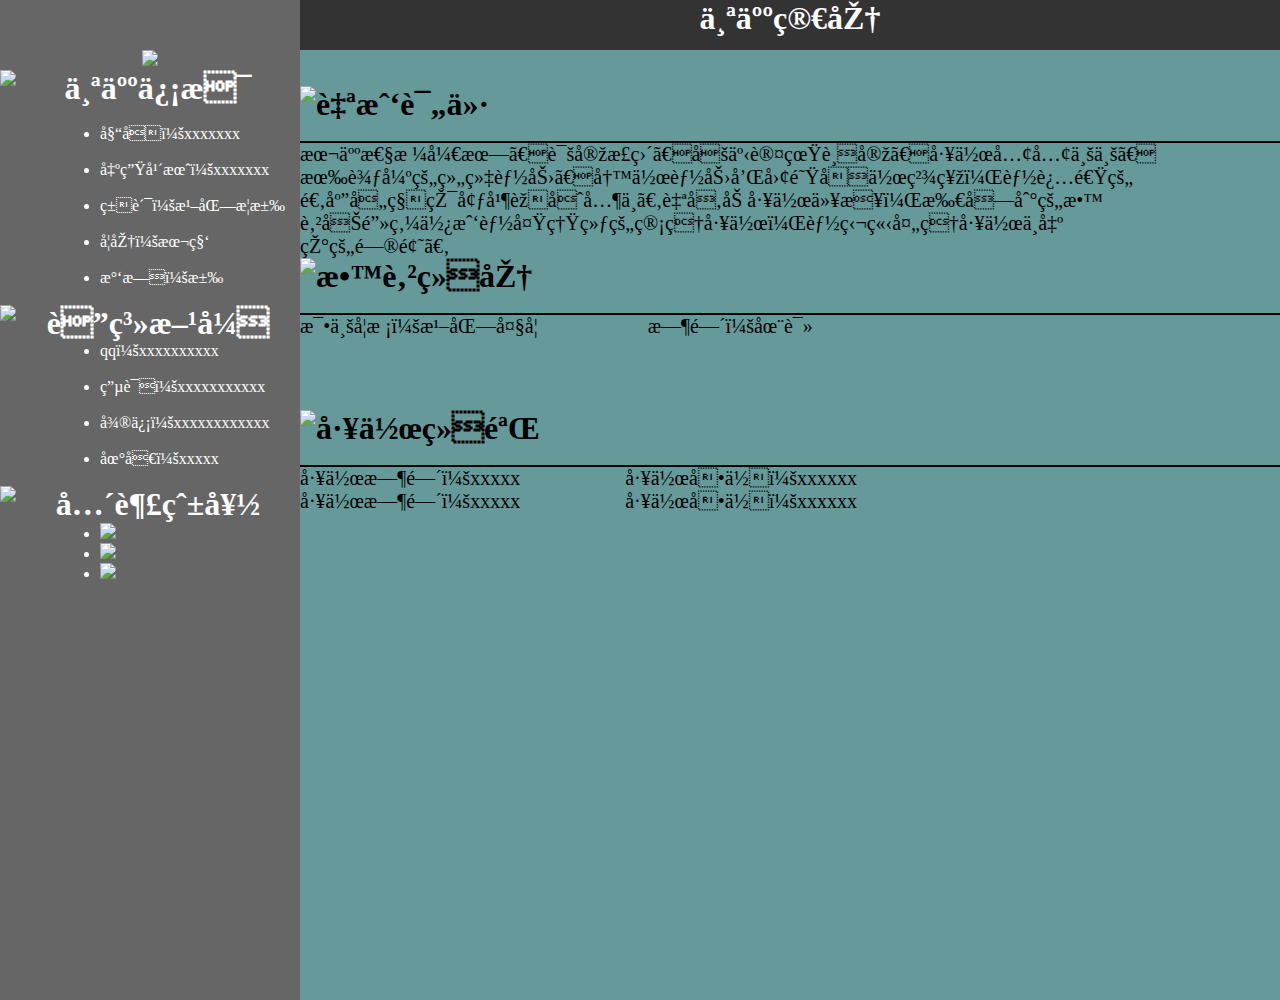
==== index.html @ 4ef984f4 "Update index.html" ====
<!DOCTYPE html>
<html xmlns="http://www.w3.org/1999/xhtml">
<head>
<meta charset=utf-8" />
<title>简历</title>
<style>
*{ 
margin: 0; padding: 0; 
}
body{
width:%100;
height:%100;
text-align:center;
background-color:#272727;
}
 
.class1{
width:300px;
height:1000px;
background-color:#666666;
float:left;
color :white;
}
 
.class2{
height:950px;
background-color:#669999;
margin-left: 220px;
text-align:left;
color:black;
}
 
.class3{
height:50px;
background-color:#333333;
color:white;
}
 
 
.class4{
margin-top:50px;
}
ul{
margin:0; padding:0;
    color:white;
	padding-left: 100px;
	text-align:left;
}
hr{
height: 2px;
 background-color: black; 
 border: 0;
}
p{
	font-size:20px;
}
table, td, th
{
    border:1px solid green;
}
 
</style>
</head>
<body>
 
<div class="class1">
   <div class="class4">
    <img src="4.png">
   </div>
   <img src="5.png"align="left">
   <h1>个人信息</h1>
   
   <br/>
	<ul>
	<li>姓名：xxxxxxx</li>
	<br/>
	<li>出生年月：xxxxxxx</li>
	<br/>
	<li>籍贯：湖北武汉</li>
	<br/>
	<li>学历：本科</li>
	<br/>
	<li>民族：汉</li>
	</ul>
	<br/>
   <img src="6.png"align="left">
	<h1>联系方式</h1>
	<ul>
	<li>qq：xxxxxxxxxx</li>
	<br/>
	<li>电话：xxxxxxxxxxx</li>
	<br/>
	<li>微信：xxxxxxxxxxxx</li>
	<br/>
	<li>地址：xxxxx</li>
	</ul>
	<br/>
	<img src="10.png"align="left">
	<h1>兴趣爱好</h1>
	<div class="pic">
	<ul>
	<li><img src="7.png"/></li>
	<li><img src="8.png"/></li>
	<li><img src="9.png"/></li>
	</ul>
	</div>
</div>
<div class="class3">
	<h1>个人简历</h1>
</div>
<div class="class2">
<br/>
<br/>
<img src="11.png"align="left">
<h1>自我评价</h1>
<br/>
<hr/>
<p>
	本人性格开朗、诚实正直、做事认真踏实、工作兢兢业业、<br/>有较强的组织能力、写作能力和团队协作精神，能迅速的<br/>适应各种环境并融合其中。自参加工作以来，所受到的教<br/>育及锻炼使我能够熟练的管理工作，能独立处理工作中出<br/>现的问题。
</p>
<img src="12.png"align="left">
<h1>教育经历</h1>
<br/>
<hr/>
<p>
	毕业学校：湖北大学 &ensp;&ensp;&ensp;&ensp;&ensp;&ensp;&ensp;&ensp;&ensp;&ensp;        时间：在读
</p>
<br/>
<br/>
<br/>
<br/>
<img src="13.png"align="left">
<h1>工作经验</h1>
<br/>
<hr/>
<p>
	工作时间：xxxxx&ensp;&ensp;&ensp;&ensp;&ensp;&ensp;&ensp;&ensp;&ensp;&ensp;        工作单位：xxxxxx<br/>
	工作时间：xxxxx&ensp;&ensp;&ensp;&ensp;&ensp;&ensp;&ensp;&ensp;&ensp;&ensp;        工作单位：xxxxxx
</p>
</div>
</body>
</html>
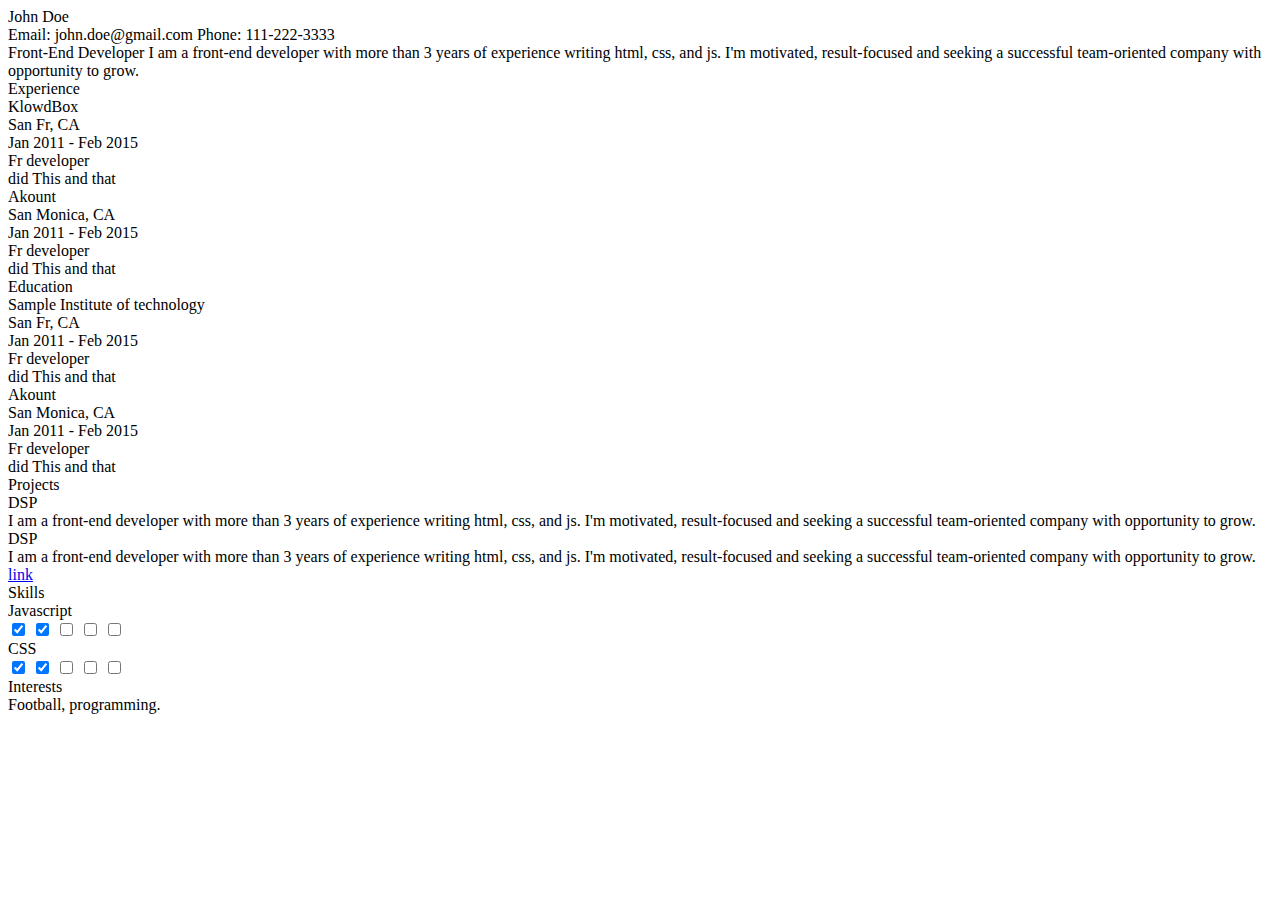
==== commit 992908c1: "Update index.html" ====
--- a/index.html
+++ b/index.html
@@ -1,142 +1,164 @@
 <!DOCTYPE html>
-<html xmlns="http://www.w3.org/1999/xhtml">
-<head>
-<meta charset=utf-8" />
-<title>简历</title>
-<style>
-*{ 
-margin: 0; padding: 0; 
-}
-body{
-width:%100;
-height:%100;
-text-align:center;
-background-color:#272727;
-}
- 
-.class1{
-width:300px;
-height:1000px;
-background-color:#666666;
-float:left;
-color :white;
-}
- 
-.class2{
-height:950px;
-background-color:#669999;
-margin-left: 220px;
-text-align:left;
-color:black;
-}
- 
-.class3{
-height:50px;
-background-color:#333333;
-color:white;
-}
- 
- 
-.class4{
-margin-top:50px;
-}
-ul{
-margin:0; padding:0;
-    color:white;
-	padding-left: 100px;
-	text-align:left;
-}
-hr{
-height: 2px;
- background-color: black; 
- border: 0;
-}
-p{
-	font-size:20px;
-}
-table, td, th
-{
-    border:1px solid green;
-}
- 
-</style>
-</head>
-<body>
- 
-<div class="class1">
-   <div class="class4">
-    <img src="4.png">
-   </div>
-   <img src="5.png"align="left">
-   <h1>个人信息</h1>
-   
-   <br/>
-	<ul>
-	<li>姓名：xxxxxxx</li>
-	<br/>
-	<li>出生年月：xxxxxxx</li>
-	<br/>
-	<li>籍贯：湖北武汉</li>
-	<br/>
-	<li>学历：本科</li>
-	<br/>
-	<li>民族：汉</li>
-	</ul>
-	<br/>
-   <img src="6.png"align="left">
-	<h1>联系方式</h1>
-	<ul>
-	<li>qq：xxxxxxxxxx</li>
-	<br/>
-	<li>电话：xxxxxxxxxxx</li>
-	<br/>
-	<li>微信：xxxxxxxxxxxx</li>
-	<br/>
-	<li>地址：xxxxx</li>
-	</ul>
-	<br/>
-	<img src="10.png"align="left">
-	<h1>兴趣爱好</h1>
-	<div class="pic">
-	<ul>
-	<li><img src="7.png"/></li>
-	<li><img src="8.png"/></li>
-	<li><img src="9.png"/></li>
-	</ul>
-	</div>
-</div>
-<div class="class3">
-	<h1>个人简历</h1>
-</div>
-<div class="class2">
-<br/>
-<br/>
-<img src="11.png"align="left">
-<h1>自我评价</h1>
-<br/>
-<hr/>
-<p>
-	本人性格开朗、诚实正直、做事认真踏实、工作兢兢业业、<br/>有较强的组织能力、写作能力和团队协作精神，能迅速的<br/>适应各种环境并融合其中。自参加工作以来，所受到的教<br/>育及锻炼使我能够熟练的管理工作，能独立处理工作中出<br/>现的问题。
-</p>
-<img src="12.png"align="left">
-<h1>教育经历</h1>
-<br/>
-<hr/>
-<p>
-	毕业学校：湖北大学 &ensp;&ensp;&ensp;&ensp;&ensp;&ensp;&ensp;&ensp;&ensp;&ensp;        时间：在读
-</p>
-<br/>
-<br/>
-<br/>
-<br/>
-<img src="13.png"align="left">
-<h1>工作经验</h1>
-<br/>
-<hr/>
-<p>
-	工作时间：xxxxx&ensp;&ensp;&ensp;&ensp;&ensp;&ensp;&ensp;&ensp;&ensp;&ensp;        工作单位：xxxxxx<br/>
-	工作时间：xxxxx&ensp;&ensp;&ensp;&ensp;&ensp;&ensp;&ensp;&ensp;&ensp;&ensp;        工作单位：xxxxxx
-</p>
-</div>
-</body>
+<html>
+    <head>
+        <title>Page Title</title>
+           <link rel="stylesheet" href="style.css"> 
+    </head>
+    <body>
+        <div class="container">
+            <div class="header">
+              <div class="full-name">
+                <span class="first-name">John</span> 
+                <span class="last-name">Doe</span>
+              </div>
+              <div class="contact-info">
+                <span class="email">Email: </span>
+                <span class="email-val">john.doe@gmail.com</span>
+                <span class="separator"></span>
+                <span class="phone">Phone: </span>
+                <span class="phone-val">111-222-3333</span>
+              </div>
+              
+              <div class="about">
+                <span class="position">Front-End Developer </span>
+                <span class="desc">
+                  I am a front-end developer with more than 3 years of experience writing html, css, and js. I'm motivated, result-focused and seeking a successful team-oriented company with opportunity to grow. 
+                </span>
+              </div>
+            </div>
+             <div class="details">
+              <div class="section">
+                <div class="section__title">Experience</div>
+                <div class="section__list">
+                  <div class="section__list-item">
+                    <div class="left">
+                      <div class="name">KlowdBox</div>
+                      <div class="addr">San Fr, CA</div>
+                      <div class="duration">Jan 2011 - Feb 2015</div>
+                    </div>
+                    <div class="right">
+                      <div class="name">Fr developer</div>
+                      <div class="desc">did This and that</div>
+                    </div>
+                  </div>
+                          <div class="section__list-item">
+                    <div class="left">
+                      <div class="name">Akount</div>
+                      <div class="addr">San Monica, CA</div>
+                      <div class="duration">Jan 2011 - Feb 2015</div>
+                    </div>
+                    <div class="right">
+                      <div class="name">Fr developer</div>
+                      <div class="desc">did This and that</div>
+                    </div>
+                  </div>
+          
+                </div>
+              </div>
+              <div class="section">
+                <div class="section__title">Education</div>
+                <div class="section__list">
+                  <div class="section__list-item">
+                    <div class="left">
+                      <div class="name">Sample Institute of technology</div>
+                      <div class="addr">San Fr, CA</div>
+                      <div class="duration">Jan 2011 - Feb 2015</div>
+                    </div>
+                    <div class="right">
+                      <div class="name">Fr developer</div>
+                      <div class="desc">did This and that</div>
+                    </div>
+                  </div>
+                  <div class="section__list-item">
+                    <div class="left">
+                      <div class="name">Akount</div>
+                      <div class="addr">San Monica, CA</div>
+                      <div class="duration">Jan 2011 - Feb 2015</div>
+                    </div>
+                    <div class="right">
+                      <div class="name">Fr developer</div>
+                      <div class="desc">did This and that</div>
+                    </div>
+                  </div>
+          
+                </div>
+                
+            </div>
+               <div class="section">
+                <div class="section__title">Projects</div> 
+                 <div class="section__list">
+                   <div class="section__list-item">
+                     <div class="name">DSP</div>
+                     <div class="text">I am a front-end developer with more than 3 years of experience writing html, css, and js. I'm motivated, result-focused and seeking a successful team-oriented company with opportunity to grow.</div>
+                   </div>
+                   
+                   <div class="section__list-item">
+                              <div class="name">DSP</div>
+                     <div class="text">I am a front-end developer with more than 3 years of experience writing html, css, and js. I'm motivated, result-focused and seeking a successful team-oriented company with opportunity to grow. <a href="/login">link</a>
+                     </div>
+                   </div>
+                 </div>
+              </div>
+               <div class="section">
+                 <div class="section__title">Skills</div>
+                 <div class="skills">
+                   <div class="skills__item">
+                     <div class="left"><div class="name">
+                       Javascript
+                       </div></div>
+                     <div class="right">
+                                    <input  id="ck1" type="checkbox" checked/>
+          
+                       <label for="ck1"></label>
+                                    <input id="ck2" type="checkbox" checked/>
+          
+                        <label for="ck2"></label>
+                                   <input id="ck3" type="checkbox" />
+          
+                        <label for="ck3"></label>
+                                     <input id="ck4" type="checkbox" />
+                      <label for="ck4"></label>
+                                    <input id="ck5" type="checkbox" />
+                        <label for="ck5"></label>
+          
+                     </div>
+                   </div>
+                   
+                 </div>
+                 <div class="skills__item">
+                     <div class="left"><div class="name">
+                       CSS</div></div>
+                     <div class="right">
+                                    <input  id="ck1" type="checkbox" checked/>
+          
+                       <label for="ck1"></label>
+                                    <input id="ck2" type="checkbox" checked/>
+          
+                        <label for="ck2"></label>
+                                   <input id="ck3" type="checkbox" />
+          
+                        <label for="ck3"></label>
+                                     <input id="ck4" type="checkbox" />
+                      <label for="ck4"></label>
+                                    <input id="ck5" type="checkbox" />
+                        <label for="ck5"></label>
+          
+                     </div>
+                   </div>
+                   
+                 </div>
+               <div class="section">
+               <div class="section__title">
+                 Interests
+                 </div>
+                 <div class="section__list">
+                   <div class="section__list-item">
+                            Football, programming.
+                    </div>
+                 </div>
+               </div>
+               </div>
+            </div>
+        </div>
+    </body>
 </html>
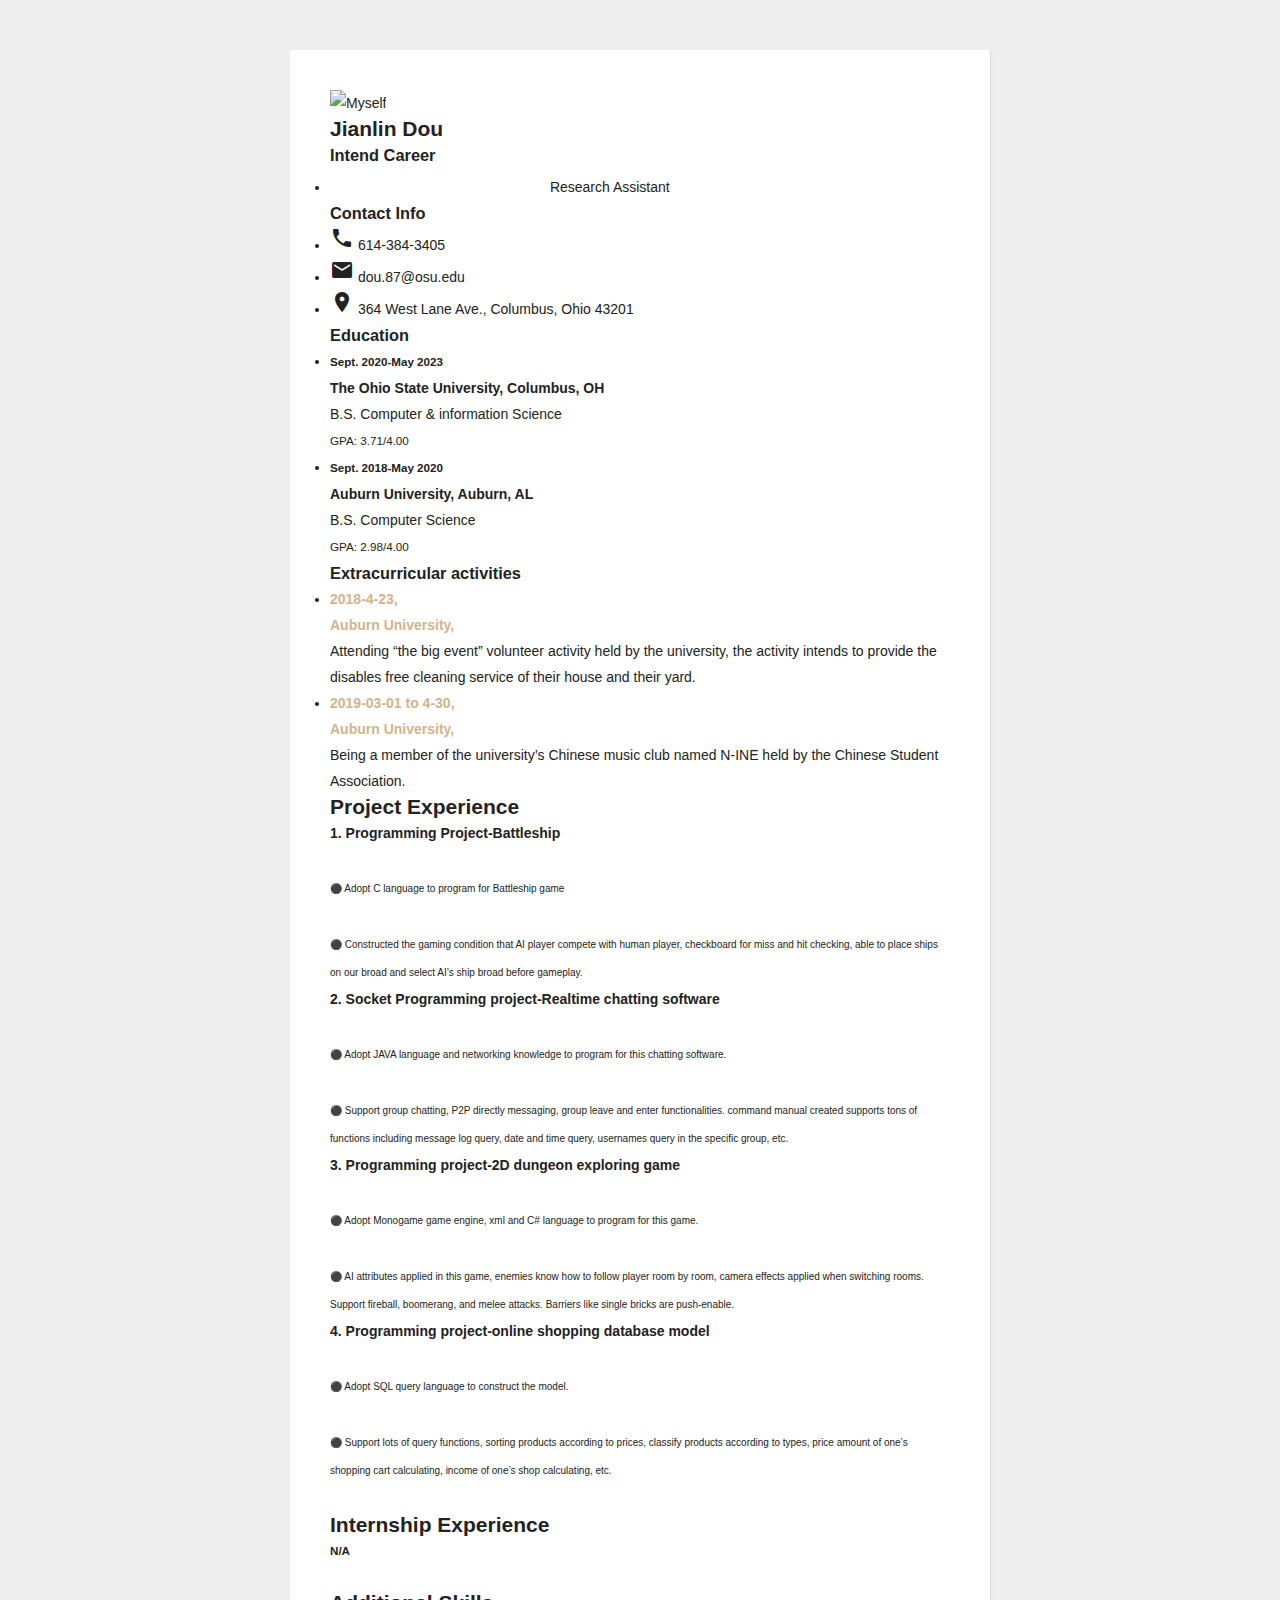
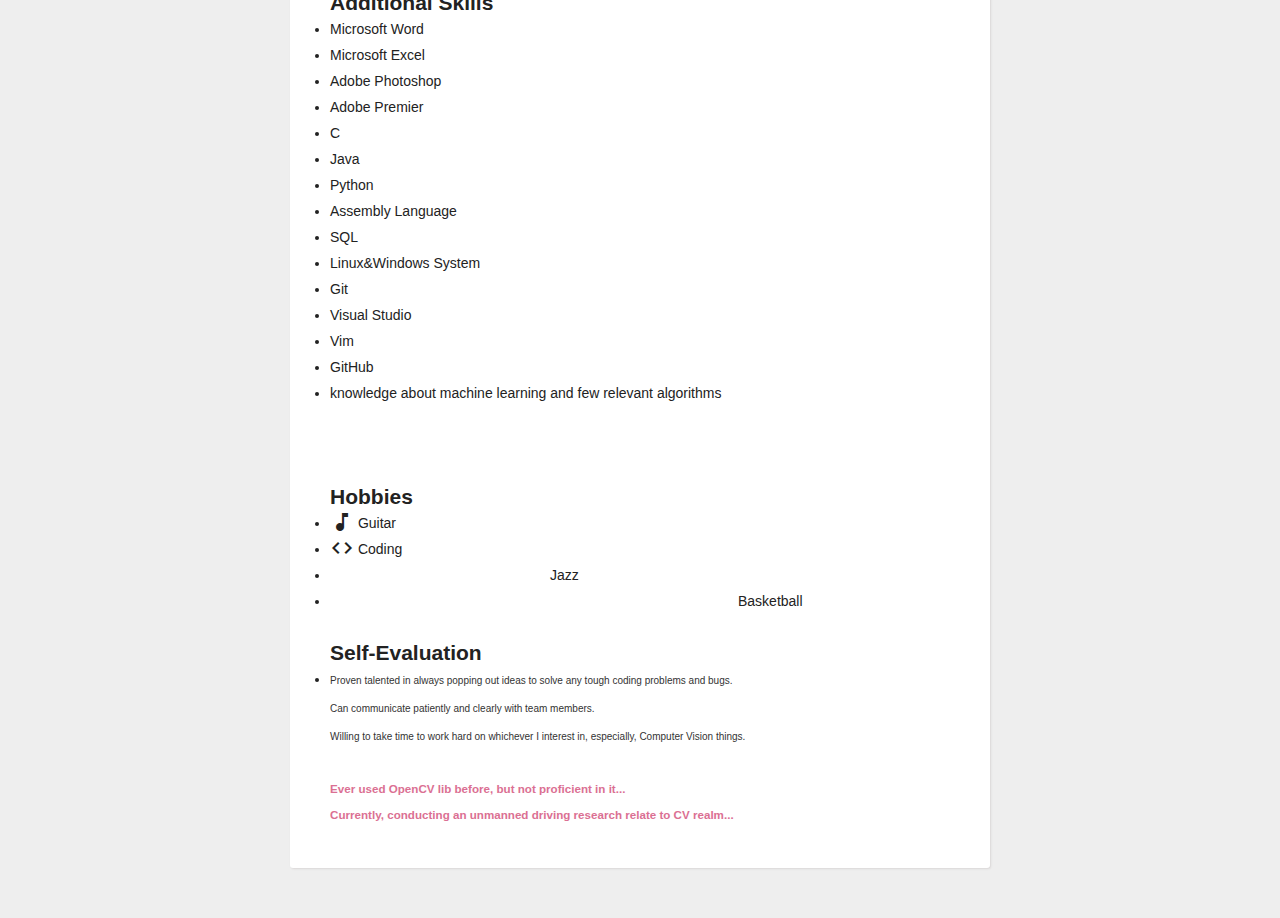
==== commit f3ae8d37: "Update index.html" ====
--- a/index.html
+++ b/index.html
@@ -1,164 +1,203 @@
 <!DOCTYPE html>
-<html>
-    <head>
-        <title>Page Title</title>
-           <link rel="stylesheet" href="style.css"> 
-    </head>
-    <body>
-        <div class="container">
-            <div class="header">
-              <div class="full-name">
-                <span class="first-name">John</span> 
-                <span class="last-name">Doe</span>
-              </div>
-              <div class="contact-info">
-                <span class="email">Email: </span>
-                <span class="email-val">john.doe@gmail.com</span>
-                <span class="separator"></span>
-                <span class="phone">Phone: </span>
-                <span class="phone-val">111-222-3333</span>
-              </div>
-              
-              <div class="about">
-                <span class="position">Front-End Developer </span>
-                <span class="desc">
-                  I am a front-end developer with more than 3 years of experience writing html, css, and js. I'm motivated, result-focused and seeking a successful team-oriented company with opportunity to grow. 
-                </span>
-              </div>
-            </div>
-             <div class="details">
-              <div class="section">
-                <div class="section__title">Experience</div>
-                <div class="section__list">
-                  <div class="section__list-item">
-                    <div class="left">
-                      <div class="name">KlowdBox</div>
-                      <div class="addr">San Fr, CA</div>
-                      <div class="duration">Jan 2011 - Feb 2015</div>
-                    </div>
-                    <div class="right">
-                      <div class="name">Fr developer</div>
-                      <div class="desc">did This and that</div>
-                    </div>
-                  </div>
-                          <div class="section__list-item">
-                    <div class="left">
-                      <div class="name">Akount</div>
-                      <div class="addr">San Monica, CA</div>
-                      <div class="duration">Jan 2011 - Feb 2015</div>
-                    </div>
-                    <div class="right">
-                      <div class="name">Fr developer</div>
-                      <div class="desc">did This and that</div>
-                    </div>
-                  </div>
-          
-                </div>
-              </div>
-              <div class="section">
-                <div class="section__title">Education</div>
-                <div class="section__list">
-                  <div class="section__list-item">
-                    <div class="left">
-                      <div class="name">Sample Institute of technology</div>
-                      <div class="addr">San Fr, CA</div>
-                      <div class="duration">Jan 2011 - Feb 2015</div>
-                    </div>
-                    <div class="right">
-                      <div class="name">Fr developer</div>
-                      <div class="desc">did This and that</div>
-                    </div>
-                  </div>
-                  <div class="section__list-item">
-                    <div class="left">
-                      <div class="name">Akount</div>
-                      <div class="addr">San Monica, CA</div>
-                      <div class="duration">Jan 2011 - Feb 2015</div>
-                    </div>
-                    <div class="right">
-                      <div class="name">Fr developer</div>
-                      <div class="desc">did This and that</div>
-                    </div>
-                  </div>
-          
-                </div>
-                
-            </div>
-               <div class="section">
-                <div class="section__title">Projects</div> 
-                 <div class="section__list">
-                   <div class="section__list-item">
-                     <div class="name">DSP</div>
-                     <div class="text">I am a front-end developer with more than 3 years of experience writing html, css, and js. I'm motivated, result-focused and seeking a successful team-oriented company with opportunity to grow.</div>
-                   </div>
-                   
-                   <div class="section__list-item">
-                              <div class="name">DSP</div>
-                     <div class="text">I am a front-end developer with more than 3 years of experience writing html, css, and js. I'm motivated, result-focused and seeking a successful team-oriented company with opportunity to grow. <a href="/login">link</a>
-                     </div>
-                   </div>
+<html lang="en">
+<head>
+    <meta charset="UTF-8">
+    <meta http-equiv="X-UA-Compatible" content="IE=edge">
+    <meta name="viewport" content="width=device-width, initial-scale=1.0">
+    <link href="https://fonts.googleapis.com/icon?family=Material+Icons"
+      rel="stylesheet">
+    <link rel="stylesheet" href="style.css">
+    <title>Resume</title>
+</head>
+<body>
+    <div class="container">
+        <div class="leftSide">
+           <div class="profile">
+               <img src="myself.jpg" alt="Myself">
+               <h2>Jianlin Dou<br></h2>
+           </div>
+           <div class="contactInfo">
+                <h3 class="title">Intend Career</h3>
+                <ul>
+                    <li>
+                        <span class="material-icons">
+                            handshake
+                        </span>
+                        <span class="text">Research Assistant</span>
+                    </li>
+                </ul>
+           </div> 
+           <div class="contactInfo">
+               <h3 class="title">Contact Info</h3>
+               <ul>
+                   <li>
+                        <span class="material-icons">
+                            call
+                        </span>
+                        <span class="text">614-384-3405</span>
+                   </li>
+                   <li>
+                        <span class="material-icons">
+                            email
+                            </span>
+                        <span class="text">dou.87@osu.edu</span>
+                   </li>
+                   <li>
+                        <span class="material-icons">
+                            location_on
+                            </span>
+                        <span class="text">364 West Lane Ave., Columbus, Ohio 43201</span>
+                   </li>
+               </ul>
+           </div>
+           <div class="contactInfo education">
+               <h3 class="title">Education</h3>
+                 <ul>
+                     <li>
+                         <h5>Sept. 2020-May 2023</h5>
+                         <h4>The Ohio State University, Columbus, OH</h4>
+                         <span class="text">B.S. Computer & information Science</span>
+                         <span class="text"><br><small>GPA: 3.71/4.00</small><br></span>
+                     </li>
+                     <li>
+                        <h5>Sept. 2018-May 2020</h5>
+                        <h4>Auburn University, Auburn, AL</h4>
+                        <span class="text">B.S. Computer Science</span>
+                        <span class="text"><br><small>GPA: 2.98/4.00</small><br></span>
+                    </li>
+                 </ul>
+           </div>
+           <div class="contactInfo education">
+                <h3 class="title">Extracurricular activities</h3>
+                <ul>
+                    <li>
+                        <span class="text"><font color="#D2B48C"><b>2018-4-23,</b><br><b>Auburn University,</b></font><br> Attending “the big event” volunteer activity held by the university, the activity intends to provide the disables free cleaning service of their house and their yard.</span>
+                    </li>
+                    <li>
+                        <span class="text"><font color="#D2B48C"><b>2019-03-01 to 4-30,</b><br><b>Auburn University,</b></font><br> Being a member of the university’s Chinese music club named N-INE held by the Chinese Student Association.</span>
+                    </li>
+                </ul>
+            </div>
+        </div>
+
+        <div class="rightSide">
+            <div class="about">
+                <h2 class="title2">Project Experience</h2>
+                <h4 class="title3">1. Programming Project-Battleship</h4>
+                <p> <font size="1">
+                        <br>
+                            <span style='font-size:10px;'>&#9899;</span> Adopt C language to program for Battleship game
+                        <br>
+                        <br>
+                            <span style='font-size:10px;'>&#9899;</span> Constructed the gaming condition that AI player compete with human player, checkboard for miss and hit checking, able to place ships on our broad and select AI’s ship broad before gameplay.
+                        <br>
+                    </font>
+                </p>
+                <h4 class="title3">2. Socket Programming project-Realtime chatting software</h4>
+                <p> <font size="1">
+                        <br>
+                            <span style='font-size:10px;'>&#9899;</span> Adopt JAVA language and networking knowledge to program for this chatting software.
+                        <br>
+                        <br>
+                            <span style='font-size:10px;'>&#9899;</span> Support group chatting, P2P directly messaging, group leave and enter functionalities. command manual created supports tons of functions including message log query, date and time query, usernames query in the specific group, etc.
+                        <br>
+                    </font>
+                </p>
+                <h4 class="title3">3. Programming project-2D dungeon exploring game</h4>
+                <p> <font size="1">
+                    <br>
+                        <span style='font-size:10px;'>&#9899;</span> Adopt Monogame game engine, xml and C# language to program for this game.
+                    <br>
+                    <br>
+                        <span style='font-size:10px;'>&#9899;</span> AI attributes applied in this game, enemies know how to follow player room by room, camera effects applied when switching rooms. Support fireball, boomerang, and melee attacks. Barriers like single bricks are push-enable.
+                    <br>
+                    </font>
+                </p>
+                <h4 class="title3">4. Programming project-online shopping database model</h4>
+                <p> <font size="1">
+                    <br>
+                        <span style='font-size:10px;'>&#9899;</span> Adopt SQL query language to construct the model.
+                    <br>
+                    <br>
+                        <span style='font-size:10px;'>&#9899;</span> Support lots of query functions, sorting products according to prices, classify products according to types, price amount of one’s shopping cart calculating, income of one’s shop calculating, etc.
+                    <br>
+                    <br>
+                    </font>
+                </p>
+            </div>
+
+            <div class="about">
+                <h2 class="title2">Internship Experience</h2>
+                <div class="box">
+                    <h5>N/A</h5>
+                </div>              
+            </div>
+
+           <div class="skills">
+                <br>
+                <h2 class="title2">Additional Skills</h2>
+                 <div class="box">
+                    <ul class="skill-set">
+                        <li>Microsoft Word</li>
+                        <li>Microsoft Excel</li>
+                        <li>Adobe Photoshop</li>
+                        <li>Adobe Premier</li>
+                        <li>C</li>
+                        <li>Java</li>
+                        <li>Python</li>
+                        <li>Assembly Language</li>
+                        <li>SQL</li>
+                        <li>Linux&Windows System</li>
+                        <li>Git</li>
+                        <li>Visual Studio</li>
+                        <li>Vim</li>
+                        <li>GitHub</li>
+                        <li>knowledge about machine learning and few relevant algorithms</li>
+                        <br><br>
+                    </ul>
                  </div>
-              </div>
-               <div class="section">
-                 <div class="section__title">Skills</div>
-                 <div class="skills">
-                   <div class="skills__item">
-                     <div class="left"><div class="name">
-                       Javascript
-                       </div></div>
-                     <div class="right">
-                                    <input  id="ck1" type="checkbox" checked/>
-          
-                       <label for="ck1"></label>
-                                    <input id="ck2" type="checkbox" checked/>
-          
-                        <label for="ck2"></label>
-                                   <input id="ck3" type="checkbox" />
-          
-                        <label for="ck3"></label>
-                                     <input id="ck4" type="checkbox" />
-                      <label for="ck4"></label>
-                                    <input id="ck5" type="checkbox" />
-                        <label for="ck5"></label>
-          
-                     </div>
-                   </div>
-                   
-                 </div>
-                 <div class="skills__item">
-                     <div class="left"><div class="name">
-                       CSS</div></div>
-                     <div class="right">
-                                    <input  id="ck1" type="checkbox" checked/>
-          
-                       <label for="ck1"></label>
-                                    <input id="ck2" type="checkbox" checked/>
-          
-                        <label for="ck2"></label>
-                                   <input id="ck3" type="checkbox" />
-          
-                        <label for="ck3"></label>
-                                     <input id="ck4" type="checkbox" />
-                      <label for="ck4"></label>
-                                    <input id="ck5" type="checkbox" />
-                        <label for="ck5"></label>
-          
-                     </div>
-                   </div>
-                   
-                 </div>
-               <div class="section">
-               <div class="section__title">
-                 Interests
-                 </div>
-                 <div class="section__list">
-                   <div class="section__list-item">
-                            Football, programming.
-                    </div>
-                 </div>
-               </div>
-               </div>
+           </div>
+
+           <div class="about interest">
+                <br>
+              <h2 class="title2">Hobbies</h2>
+                <ul>
+                    <li>
+                        <span class="material-icons" style="vertical-align:-6px;">
+                            music_note
+                            </span>
+                        Guitar</li>
+                    <li>
+                        <span class="material-icons" style="vertical-align:-6px;">
+                            code
+                            </span>
+                        Coding</li>
+                    <li>
+                        <span class="material-icons" style="vertical-align:-6px;">
+                            nightlife
+                            </span>
+                        Jazz</li>
+                    <li>
+
+                        <span class="material-icons" style="vertical-align:-6px;">
+                            sports_basketball
+                            </span>Basketball</li>
+                </ul>
+
+           </div>
+           
+           <div class="about">
+                <br>
+                <h2 class="title2">Self-Evaluation</h2>
+                <ul>
+                    <li>
+                        <span class="text"><font size="1"><font color="#333"> Proven talented in always popping out ideas to solve any tough coding problems and bugs. <br>Can communicate patiently and clearly with team members. <br>Willing to take time to work hard on whichever I interest in, especially, Computer Vision things.</font></font></span>
+                        <h5><font color="#DB7093"><br>Ever used OpenCV lib before, but not proficient in it... </font><h5>
+                        <h5><font color="#DB7093">Currently, conducting an unmanned driving research relate to CV realm...</font></h5>
+                    </li>
+                </ul>
             </div>
         </div>
-    </body>
+    </div>
+</body>
 </html>
--- a/style.css
+++ b/style.css
@@ -0,0 +1,157 @@
+* {
+    margin: 0;
+    padding: 0;
+    box-sizing: border-box;
+  }
+  html {
+    height: 100%;  
+  }
+  
+  body {
+    min-height: 100%;  
+    background: #eee;
+    font-family: 'Lato', sans-serif;
+    font-weight: 400;
+    color: #222;
+    font-size: 14px;
+    line-height: 26px;
+    padding-bottom: 50px;
+  }
+  
+  .container {
+    max-width: 700px;   
+    background: #fff;
+    margin: 0px auto 0px; 
+    box-shadow: 1px 1px 2px #DAD7D7;
+    border-radius: 3px;  
+    padding: 40px;
+    margin-top: 50px;
+  }
+  
+  .header {
+    margin-bottom: 30px;
+    
+    .full-name {
+      font-size: 40px;
+      text-transform: uppercase;
+      margin-bottom: 5px;
+    }
+    
+    .first-name {
+      font-weight: 700;
+    }
+    
+    .last-name {
+      font-weight: 300;
+    }
+    
+    .contact-info {
+      margin-bottom: 20px;
+    }
+    
+    .email ,
+    .phone {
+      color: #999;
+      font-weight: 300;
+    } 
+    
+    .separator {
+      height: 10px;
+      display: inline-block;
+      border-left: 2px solid #999;
+      margin: 0px 10px;
+    }
+    
+    .position {
+      font-weight: bold;
+      display: inline-block;
+      margin-right: 10px;
+      text-decoration: underline;
+    }
+  }
+  
+  
+  .details {
+    line-height: 20px;
+    
+    .section {
+      margin-bottom: 40px;  
+    }
+    
+    .section:last-of-type {
+      margin-bottom: 0px;  
+    }
+    
+    .section__title {
+      letter-spacing: 2px;
+      color: #54AFE4;
+      font-weight: bold;
+      margin-bottom: 10px;
+      text-transform: uppercase;
+    }
+    
+    .section__list-item {
+      margin-bottom: 40px;
+    }
+    
+    .section__list-item:last-of-type {
+      margin-bottom: 0;
+    }
+    
+    .left ,
+    .right {
+      vertical-align: top;
+      display: inline-block;
+    }
+    
+    .left {
+      width: 60%;    
+    }
+    
+    .right {
+      tex-align: right;
+      width: 39%;    
+    }
+    
+    .name {
+      font-weight: bold;
+    }
+    
+    a {
+      text-decoration: none;
+      color: #000;
+      font-style: italic;
+    }
+    
+    a:hover {
+      text-decoration: underline;
+      color: #000;
+    }
+    
+    .skills {
+      
+    }
+      
+    .skills__item {
+      margin-bottom: 10px;  
+    }
+    
+    .skills__item .right {
+      input {
+        display: none;
+      }
+      
+      label {
+        display: inline-block;  
+        width: 20px;
+        height: 20px;
+        background: #C3DEF3;
+        border-radius: 20px;
+        margin-right: 3px;
+      }
+      
+      input:checked + label {
+        background: #79A9CE;
+      }
+    }
+  }
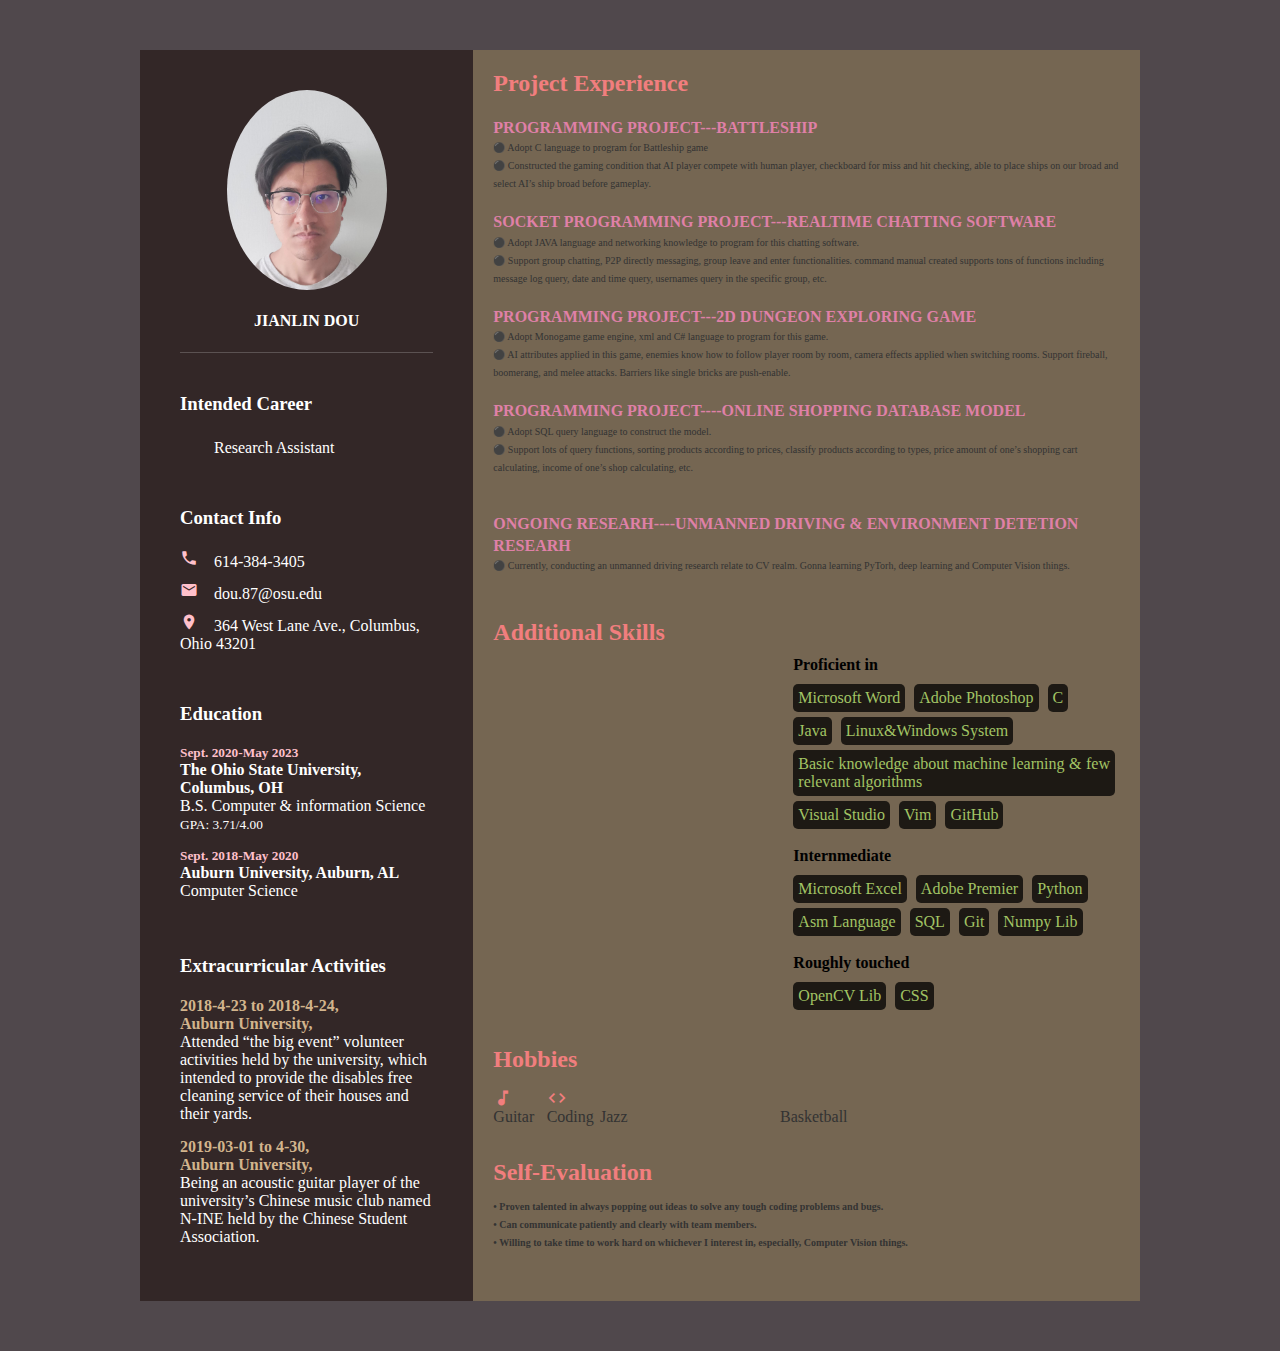
==== commit 5d7639b7: "Update index.html" ====
--- a/index.html
+++ b/index.html
@@ -17,7 +17,7 @@
                <h2>Jianlin Dou<br></h2>
            </div>
            <div class="contactInfo">
-                <h3 class="title">Intend Career</h3>
+                <h3 class="title">Intended Career</h3>
                 <ul>
                     <li>
                         <span class="material-icons">
@@ -62,19 +62,18 @@
                      <li>
                         <h5>Sept. 2018-May 2020</h5>
                         <h4>Auburn University, Auburn, AL</h4>
-                        <span class="text">B.S. Computer Science</span>
-                        <span class="text"><br><small>GPA: 2.98/4.00</small><br></span>
+                        <span class="text">Computer Science</span>
                     </li>
                  </ul>
            </div>
            <div class="contactInfo education">
-                <h3 class="title">Extracurricular activities</h3>
+                <h3 class="title">Extracurricular Activities</h3>
                 <ul>
                     <li>
-                        <span class="text"><font color="#D2B48C"><b>2018-4-23,</b><br><b>Auburn University,</b></font><br> Attending “the big event” volunteer activity held by the university, the activity intends to provide the disables free cleaning service of their house and their yard.</span>
-                    </li>
-                    <li>
-                        <span class="text"><font color="#D2B48C"><b>2019-03-01 to 4-30,</b><br><b>Auburn University,</b></font><br> Being a member of the university’s Chinese music club named N-INE held by the Chinese Student Association.</span>
+                        <span class="text"><font color="#D2B48C"><b>2018-4-23 to 2018-4-24,</b><br><b>Auburn University,</b></font><br> Attended “the big event” volunteer activities held by the university, which intended to provide the disables free cleaning service of their houses and their yards.</span>
+                    </li>
+                    <li>
+                        <span class="text"><font color="#D2B48C"><b>2019-03-01 to 4-30,</b><br><b>Auburn University,</b></font><br> Being an acoustic guitar player of the university’s Chinese music club named N-INE held by the Chinese Student Association.</span>
                     </li>
                 </ul>
             </div>
@@ -83,76 +82,97 @@
         <div class="rightSide">
             <div class="about">
                 <h2 class="title2">Project Experience</h2>
-                <h4 class="title3">1. Programming Project-Battleship</h4>
+                <h4 class="title3">Programming Project---Battleship</h4>
                 <p> <font size="1">
                         <br>
                             <span style='font-size:10px;'>&#9899;</span> Adopt C language to program for Battleship game
                         <br>
-                        <br>
                             <span style='font-size:10px;'>&#9899;</span> Constructed the gaming condition that AI player compete with human player, checkboard for miss and hit checking, able to place ships on our broad and select AI’s ship broad before gameplay.
                         <br>
                     </font>
                 </p>
-                <h4 class="title3">2. Socket Programming project-Realtime chatting software</h4>
+                <h4 class="title3">Socket Programming project---Realtime chatting software</h4>
                 <p> <font size="1">
                         <br>
                             <span style='font-size:10px;'>&#9899;</span> Adopt JAVA language and networking knowledge to program for this chatting software.
                         <br>
-                        <br>
                             <span style='font-size:10px;'>&#9899;</span> Support group chatting, P2P directly messaging, group leave and enter functionalities. command manual created supports tons of functions including message log query, date and time query, usernames query in the specific group, etc.
                         <br>
                     </font>
                 </p>
-                <h4 class="title3">3. Programming project-2D dungeon exploring game</h4>
+                <h4 class="title3">Programming project---2D dungeon exploring game</h4>
                 <p> <font size="1">
                     <br>
                         <span style='font-size:10px;'>&#9899;</span> Adopt Monogame game engine, xml and C# language to program for this game.
                     <br>
-                    <br>
                         <span style='font-size:10px;'>&#9899;</span> AI attributes applied in this game, enemies know how to follow player room by room, camera effects applied when switching rooms. Support fireball, boomerang, and melee attacks. Barriers like single bricks are push-enable.
                     <br>
                     </font>
                 </p>
-                <h4 class="title3">4. Programming project-online shopping database model</h4>
+                <h4 class="title3">Programming project----online shopping database model</h4>
                 <p> <font size="1">
                     <br>
                         <span style='font-size:10px;'>&#9899;</span> Adopt SQL query language to construct the model.
                     <br>
-                    <br>
                         <span style='font-size:10px;'>&#9899;</span> Support lots of query functions, sorting products according to prices, classify products according to types, price amount of one’s shopping cart calculating, income of one’s shop calculating, etc.
                     <br>
                     <br>
                     </font>
                 </p>
-            </div>
-
-            <div class="about">
-                <h2 class="title2">Internship Experience</h2>
-                <div class="box">
-                    <h5>N/A</h5>
-                </div>              
+                <h4 class="title3">Ongoing Researh----Unmanned Driving & Environment Detetion Researh</h4>
+                <p> <font size="1">
+                    <br>
+                        <span style='font-size:10px;'>&#9899;</span> Currently, conducting an unmanned driving research relate to CV realm. Gonna learning PyTorh, deep learning and Computer Vision things.
+                    <br>
+                    <br>
+                    </font>
+                </p>
             </div>
 
            <div class="skills">
                 <br>
                 <h2 class="title2">Additional Skills</h2>
                  <div class="box">
+                    <br>
+                    <h4>Proficient in</h4>
+                    <div class="percent">
+                        <div style="width:88%"></div>
+                    </div>
                     <ul class="skill-set">
                         <li>Microsoft Word</li>
-                        <li>Microsoft Excel</li>
                         <li>Adobe Photoshop</li>
-                        <li>Adobe Premier</li>
                         <li>C</li>
                         <li>Java</li>
-                        <li>Python</li>
-                        <li>Assembly Language</li>
-                        <li>SQL</li>
                         <li>Linux&Windows System</li>
-                        <li>Git</li>
+                        <li>Basic knowledge about machine learning & few relevant algorithms</li>
                         <li>Visual Studio</li>
                         <li>Vim</li>
                         <li>GitHub</li>
-                        <li>knowledge about machine learning and few relevant algorithms</li>
+                        <br><br>
+                    </ul>
+                    <br>
+                    <h4>Internmediate</h4>
+                    <div class="percent">
+                        <div style="width:77%"></div>
+                    </div>
+                    <ul class="skill-set">
+                        <li>Microsoft Excel</li>
+                        <li>Adobe Premier</li>
+                        <li>Python</li>
+                        <li>Asm Language</li>
+                        <li>SQL</li>
+                        <li>Git</li>
+                        <li>Numpy Lib</li>
+                        <br><br>
+                    </ul>
+                    <br>
+                    <h4>Roughly touched</h4>
+                    <div class="percent">
+                        <div style="width:33%"></div>
+                    </div>
+                    <ul class="skill-set">
+                        <li>OpenCV Lib</li>
+                        <li>CSS</li>
                         <br><br>
                     </ul>
                  </div>
@@ -189,13 +209,11 @@
            <div class="about">
                 <br>
                 <h2 class="title2">Self-Evaluation</h2>
-                <ul>
-                    <li>
-                        <span class="text"><font size="1"><font color="#333"> Proven talented in always popping out ideas to solve any tough coding problems and bugs. <br>Can communicate patiently and clearly with team members. <br>Willing to take time to work hard on whichever I interest in, especially, Computer Vision things.</font></font></span>
-                        <h5><font color="#DB7093"><br>Ever used OpenCV lib before, but not proficient in it... </font><h5>
-                        <h5><font color="#DB7093">Currently, conducting an unmanned driving research relate to CV realm...</font></h5>
-                    </li>
-                </ul>
+                <p>
+                    <b>
+                        <span class="text"><font size="1"><font color="#333">&#8226 Proven talented in always popping out ideas to solve any tough coding problems and bugs. <br>&#8226 Can communicate patiently and clearly with team members. <br>&#8226 Willing to take time to work hard on whichever I interest in, especially, Computer Vision things.</font></font></span>
+                    </b>
+                </p>
             </div>
         </div>
     </div>
--- a/style.css
+++ b/style.css
@@ -1,157 +1,227 @@
-* {
-    margin: 0;
-    padding: 0;
-    box-sizing: border-box;
-  }
-  html {
-    height: 100%;  
-  }
-  
-  body {
-    min-height: 100%;  
-    background: #eee;
-    font-family: 'Lato', sans-serif;
-    font-weight: 400;
-    color: #222;
-    font-size: 14px;
-    line-height: 26px;
-    padding-bottom: 50px;
-  }
-  
-  .container {
-    max-width: 700px;   
-    background: #fff;
-    margin: 0px auto 0px; 
-    box-shadow: 1px 1px 2px #DAD7D7;
-    border-radius: 3px;  
-    padding: 40px;
-    margin-top: 50px;
-  }
-  
-  .header {
-    margin-bottom: 30px;
-    
-    .full-name {
-      font-size: 40px;
-      text-transform: uppercase;
-      margin-bottom: 5px;
-    }
-    
-    .first-name {
-      font-weight: 700;
-    }
-    
-    .last-name {
-      font-weight: 300;
-    }
-    
-    .contact-info {
-      margin-bottom: 20px;
-    }
-    
-    .email ,
-    .phone {
-      color: #999;
-      font-weight: 300;
-    } 
-    
-    .separator {
-      height: 10px;
-      display: inline-block;
-      border-left: 2px solid #999;
-      margin: 0px 10px;
-    }
-    
-    .position {
-      font-weight: bold;
-      display: inline-block;
-      margin-right: 10px;
-      text-decoration: underline;
-    }
-  }
-  
-  
-  .details {
-    line-height: 20px;
-    
-    .section {
-      margin-bottom: 40px;  
-    }
-    
-    .section:last-of-type {
-      margin-bottom: 0px;  
-    }
-    
-    .section__title {
-      letter-spacing: 2px;
-      color: #54AFE4;
-      font-weight: bold;
-      margin-bottom: 10px;
-      text-transform: uppercase;
-    }
-    
-    .section__list-item {
-      margin-bottom: 40px;
-    }
-    
-    .section__list-item:last-of-type {
-      margin-bottom: 0;
-    }
-    
-    .left ,
-    .right {
-      vertical-align: top;
-      display: inline-block;
-    }
-    
-    .left {
-      width: 60%;    
-    }
-    
-    .right {
-      tex-align: right;
-      width: 39%;    
-    }
-    
-    .name {
-      font-weight: bold;
-    }
-    
-    a {
-      text-decoration: none;
-      color: #000;
-      font-style: italic;
-    }
-    
-    a:hover {
-      text-decoration: underline;
-      color: #000;
-    }
-    
-    .skills {
-      
-    }
-      
-    .skills__item {
-      margin-bottom: 10px;  
-    }
-    
-    .skills__item .right {
-      input {
-        display: none;
-      }
-      
-      label {
-        display: inline-block;  
-        width: 20px;
-        height: 20px;
-        background: #C3DEF3;
-        border-radius: 20px;
-        margin-right: 3px;
-      }
-      
-      input:checked + label {
-        background: #79A9CE;
-      }
-    }
-  }
+* {
+    margin: 0;
+    padding:0;
+    box-sizing: border-box;
+  
+  }
+  
+  body {
+      background-color: rgb(80, 72, 76);
+      display: flex;
+      justify-content: center;
+      align-items: center;
+      min-height: 100vh;
+      box-shadow: 0 35px 55px rgba(0,0,0,0.1);
+  }
+  .container {
+      position: relative;
+      width:100%;
+      max-width: 1000px;
+      min-height: 1000px;
+      background-color: #fff;
+      margin: 50px;
+      display: grid;
+      grid-template-columns: 1fr 2fr;
+  
+  
+  }
+  
+  .container .leftSide {
+      position: relative;
+      background-color: rgb(51, 39, 39);
+      padding:40px;
+  }
+  
+  .profile {
+      position:relative;
+      display:flex;
+      flex-direction: column;
+      align-items: center;
+      padding-bottom: 20px;
+      border-bottom: 1px solid rgba(255,255,255,0.2);
+  }
+  
+  .profile img{
+      width:160px;
+      height:200px;
+      border-radius: 50%;
+  }
+  
+  .profile h2{
+      color: #fff;
+      font-size: 1em;
+      margin-top: 20px;
+      text-transform:uppercase;
+      text-align: center;
+      font-weight: 600;
+      line-height: 1.4em;
+  }
+  .profile h2 span {
+      font-size: 0.8em;
+      font-weight: 300;
+  }
+  
+  .contactInfo {
+      padding-top: 40px;
+  }
+  
+  .contactInfo .title {
+      color:#fff;
+      margin-bottom: 20px;
+  }
+  
+  .contactInfo ul {
+      position: relative;
+  }
+  .contactInfo ul li {
+      position: relative;
+      list-style: none;
+      margin: 10px 0;
+  
+  }
+  
+  .contactInfo ul li .material-icons {
+       display: inline-block;
+       width: 30px;
+       font-size: 18px;
+       color: pink;
+  }
+  
+  .contactInfo ul li .text {
+      color:#fff;
+  }
+  
+  .contactInfo ul li a {
+      text-decoration: none;
+      cursor: pointer;
+  }
+  
+  .contactInfo.education li {
+      margin-bottom: 15px;
+  }
+  
+  .contactInfo.education h5 {
+      color:pink;
+  }
+  
+  .contactInfo.education h4 {
+      color:white;
+  }
+  
+  .container .rightSide {
+      position: relative;
+      background-color: rgb(117, 102, 82);
+      padding:20px;
+  }
+  
+  .about {
+      margin-bottom: 10px;
+  }
+  
+  .about:last-child {
+      margin-bottom: 0;
+  }
+  
+  .title2 {
+      color:rgb(241,126,126);
+      margin-bottom: 10px;
+  }
+  
+  .title3 {
+    margin-bottom: -20px;
+}
+  p {
+      color:#333;
+  }
+  
+  .about .box {
+      display: flex;
+      margin: 10px 0;
+  }
+  
+  .about h4{
+    color: rgb(223, 128, 167);
+    font-size: 1em;
+    margin-top: 20px;
+    text-transform:uppercase;
+    font-weight: 600;
+    line-height: 1.4em;
+}
+  .about .box h5 {
+      color:darkgray;
+  }
+  
+  .skills .box {
+      position:relative;
+      width: 100%;
+      display: grid;
+      grid-template-columns: 300px 1fr;
+      justify-content: center;
+      align-items: center;
+  }
+  
+  
+  .interest ul {
+      display: grid;
+      grid-template-columns: repeat(4,1fr);
+  }
+  .interest ul li {
+      list-style: none;
+      color:#333;
+      margin: 5px 0;
+  
+  }
+  
+  .interest ul li .material-icons {
+      color:rgb(241,126,126);
+      font-size: 20px;
+  }
+
+  .skills .box .skill-set li:hover
+    {
+        background:#3498db;
+    }
+
+    .skills .box .skill-set li
+    {
+        background:rgba(0,0,0,.75);
+        border-radius:5px;
+        color:rgb(162, 196, 100);
+        display:inline-block;
+        list-style:none;
+        margin:5px 5px 0 0;
+        padding:5px;
+        text-align:justify;
+    }
+ 
+    .skills .box ul
+    {
+        list-style-type:none;
+        margin-top:5px;
+        max-width:700px;
+        padding:0;
+    }
+  
+  @media (max-width:1000px) {
+  .container {
+      margin: 10px;
+      grid-template-columns: repeat(1,1fr);
+  }
+  .interest ul {
+      grid-template-columns: repeat(2,1fr);
+  }
+  
+  }
+  
+  @media (max-width:600px) {
+    .about .box {
+        flex-direction:column;
+  
+    }
+  .skills .box {
+      grid-template-columns: repeat(1,1fr);
+  }
+  .interest ul {
+      grid-template-columns: repeat(1,1fr);
+  }
+  }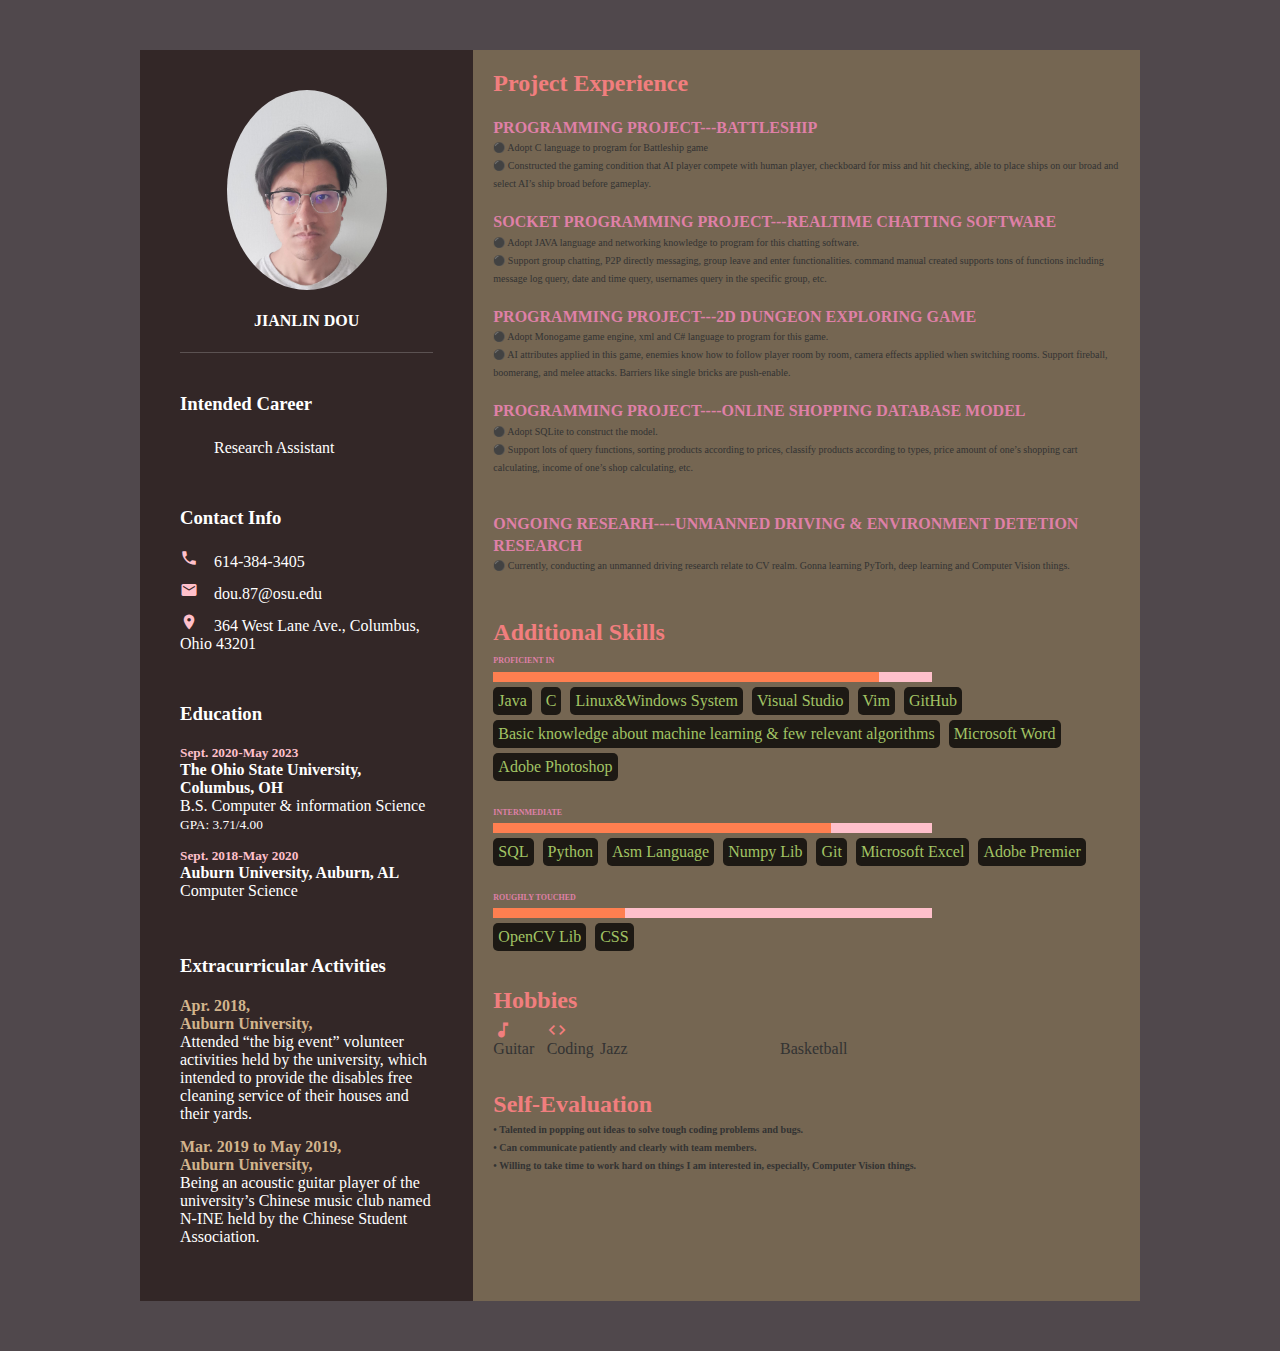
==== commit 2535e1da: "Update index.html" ====
--- a/index.html
+++ b/index.html
@@ -70,10 +70,10 @@
                 <h3 class="title">Extracurricular Activities</h3>
                 <ul>
                     <li>
-                        <span class="text"><font color="#D2B48C"><b>2018-4-23 to 2018-4-24,</b><br><b>Auburn University,</b></font><br> Attended “the big event” volunteer activities held by the university, which intended to provide the disables free cleaning service of their houses and their yards.</span>
-                    </li>
-                    <li>
-                        <span class="text"><font color="#D2B48C"><b>2019-03-01 to 4-30,</b><br><b>Auburn University,</b></font><br> Being an acoustic guitar player of the university’s Chinese music club named N-INE held by the Chinese Student Association.</span>
+                        <span class="text"><font color="#D2B48C"><b>Apr. 2018,</b><br><b>Auburn University,</b></font><br> Attended “the big event” volunteer activities held by the university, which intended to provide the disables free cleaning service of their houses and their yards.</span>
+                    </li>
+                    <li>
+                        <span class="text"><font color="#D2B48C"><b>Mar. 2019 to May 2019,</b><br><b>Auburn University,</b></font><br> Being an acoustic guitar player of the university’s Chinese music club named N-INE held by the Chinese Student Association.</span>
                     </li>
                 </ul>
             </div>
@@ -112,14 +112,14 @@
                 <h4 class="title3">Programming project----online shopping database model</h4>
                 <p> <font size="1">
                     <br>
-                        <span style='font-size:10px;'>&#9899;</span> Adopt SQL query language to construct the model.
+                        <span style='font-size:10px;'>&#9899;</span> Adopt SQLite to construct the model.
                     <br>
                         <span style='font-size:10px;'>&#9899;</span> Support lots of query functions, sorting products according to prices, classify products according to types, price amount of one’s shopping cart calculating, income of one’s shop calculating, etc.
                     <br>
                     <br>
                     </font>
                 </p>
-                <h4 class="title3">Ongoing Researh----Unmanned Driving & Environment Detetion Researh</h4>
+                <h4 class="title3">Ongoing Researh----Unmanned Driving & Environment Detetion Research</h4>
                 <p> <font size="1">
                     <br>
                         <span style='font-size:10px;'>&#9899;</span> Currently, conducting an unmanned driving research relate to CV realm. Gonna learning PyTorh, deep learning and Computer Vision things.
@@ -139,15 +139,15 @@
                         <div style="width:88%"></div>
                     </div>
                     <ul class="skill-set">
-                        <li>Microsoft Word</li>
-                        <li>Adobe Photoshop</li>
+                        <li>Java</li>
                         <li>C</li>
-                        <li>Java</li>
                         <li>Linux&Windows System</li>
-                        <li>Basic knowledge about machine learning & few relevant algorithms</li>
                         <li>Visual Studio</li>
                         <li>Vim</li>
                         <li>GitHub</li>
+                        <li>Basic knowledge about machine learning & few relevant algorithms</li>
+                        <li>Microsoft Word</li>
+                        <li>Adobe Photoshop</li>
                         <br><br>
                     </ul>
                     <br>
@@ -156,19 +156,19 @@
                         <div style="width:77%"></div>
                     </div>
                     <ul class="skill-set">
+                        <li>SQL</li>
+                        <li>Python</li>
+                        <li>Asm Language</li>
+                        <li>Numpy Lib</li>
+                        <li>Git</li>
                         <li>Microsoft Excel</li>
                         <li>Adobe Premier</li>
-                        <li>Python</li>
-                        <li>Asm Language</li>
-                        <li>SQL</li>
-                        <li>Git</li>
-                        <li>Numpy Lib</li>
                         <br><br>
                     </ul>
                     <br>
                     <h4>Roughly touched</h4>
                     <div class="percent">
-                        <div style="width:33%"></div>
+                        <div style="width:30%"></div>
                     </div>
                     <ul class="skill-set">
                         <li>OpenCV Lib</li>
@@ -211,7 +211,7 @@
                 <h2 class="title2">Self-Evaluation</h2>
                 <p>
                     <b>
-                        <span class="text"><font size="1"><font color="#333">&#8226 Proven talented in always popping out ideas to solve any tough coding problems and bugs. <br>&#8226 Can communicate patiently and clearly with team members. <br>&#8226 Willing to take time to work hard on whichever I interest in, especially, Computer Vision things.</font></font></span>
+                        <span class="text"><font size="1"><font color="#333">&#8226 Talented in popping out ideas to solve tough coding problems and bugs. <br>&#8226 Can communicate patiently and clearly with team members. <br>&#8226 Willing to take time to work hard on things I am interested in, especially, Computer Vision things.</font></font></span>
                     </b>
                 </p>
             </div>
--- a/style.css
+++ b/style.css
@@ -1,227 +1,251 @@
-* {
-    margin: 0;
-    padding:0;
-    box-sizing: border-box;
-  
-  }
-  
-  body {
-      background-color: rgb(80, 72, 76);
-      display: flex;
-      justify-content: center;
-      align-items: center;
-      min-height: 100vh;
-      box-shadow: 0 35px 55px rgba(0,0,0,0.1);
-  }
-  .container {
-      position: relative;
-      width:100%;
-      max-width: 1000px;
-      min-height: 1000px;
-      background-color: #fff;
-      margin: 50px;
-      display: grid;
-      grid-template-columns: 1fr 2fr;
-  
-  
-  }
-  
-  .container .leftSide {
-      position: relative;
-      background-color: rgb(51, 39, 39);
-      padding:40px;
-  }
-  
-  .profile {
-      position:relative;
-      display:flex;
-      flex-direction: column;
-      align-items: center;
-      padding-bottom: 20px;
-      border-bottom: 1px solid rgba(255,255,255,0.2);
-  }
-  
-  .profile img{
-      width:160px;
-      height:200px;
-      border-radius: 50%;
-  }
-  
-  .profile h2{
-      color: #fff;
-      font-size: 1em;
-      margin-top: 20px;
-      text-transform:uppercase;
-      text-align: center;
-      font-weight: 600;
-      line-height: 1.4em;
-  }
-  .profile h2 span {
-      font-size: 0.8em;
-      font-weight: 300;
-  }
-  
-  .contactInfo {
-      padding-top: 40px;
-  }
-  
-  .contactInfo .title {
-      color:#fff;
-      margin-bottom: 20px;
-  }
-  
-  .contactInfo ul {
-      position: relative;
-  }
-  .contactInfo ul li {
-      position: relative;
-      list-style: none;
-      margin: 10px 0;
-  
-  }
-  
-  .contactInfo ul li .material-icons {
-       display: inline-block;
-       width: 30px;
-       font-size: 18px;
-       color: pink;
-  }
-  
-  .contactInfo ul li .text {
-      color:#fff;
-  }
-  
-  .contactInfo ul li a {
-      text-decoration: none;
-      cursor: pointer;
-  }
-  
-  .contactInfo.education li {
-      margin-bottom: 15px;
-  }
-  
-  .contactInfo.education h5 {
-      color:pink;
-  }
-  
-  .contactInfo.education h4 {
-      color:white;
-  }
-  
-  .container .rightSide {
-      position: relative;
-      background-color: rgb(117, 102, 82);
-      padding:20px;
-  }
-  
-  .about {
-      margin-bottom: 10px;
-  }
-  
-  .about:last-child {
-      margin-bottom: 0;
-  }
-  
-  .title2 {
-      color:rgb(241,126,126);
-      margin-bottom: 10px;
-  }
-  
-  .title3 {
-    margin-bottom: -20px;
-}
-  p {
-      color:#333;
-  }
-  
-  .about .box {
-      display: flex;
-      margin: 10px 0;
-  }
-  
-  .about h4{
-    color: rgb(223, 128, 167);
-    font-size: 1em;
-    margin-top: 20px;
-    text-transform:uppercase;
-    font-weight: 600;
-    line-height: 1.4em;
-}
-  .about .box h5 {
-      color:darkgray;
-  }
-  
-  .skills .box {
-      position:relative;
-      width: 100%;
-      display: grid;
-      grid-template-columns: 300px 1fr;
-      justify-content: center;
-      align-items: center;
-  }
-  
-  
-  .interest ul {
-      display: grid;
-      grid-template-columns: repeat(4,1fr);
-  }
-  .interest ul li {
-      list-style: none;
-      color:#333;
-      margin: 5px 0;
-  
-  }
-  
-  .interest ul li .material-icons {
-      color:rgb(241,126,126);
-      font-size: 20px;
-  }
-
-  .skills .box .skill-set li:hover
-    {
-        background:#3498db;
-    }
-
-    .skills .box .skill-set li
-    {
-        background:rgba(0,0,0,.75);
-        border-radius:5px;
-        color:rgb(162, 196, 100);
-        display:inline-block;
-        list-style:none;
-        margin:5px 5px 0 0;
-        padding:5px;
-        text-align:justify;
-    }
- 
-    .skills .box ul
-    {
-        list-style-type:none;
-        margin-top:5px;
-        max-width:700px;
-        padding:0;
-    }
-  
-  @media (max-width:1000px) {
-  .container {
-      margin: 10px;
-      grid-template-columns: repeat(1,1fr);
-  }
-  .interest ul {
-      grid-template-columns: repeat(2,1fr);
-  }
-  
-  }
-  
-  @media (max-width:600px) {
-    .about .box {
-        flex-direction:column;
-  
-    }
-  .skills .box {
-      grid-template-columns: repeat(1,1fr);
-  }
-  .interest ul {
-      grid-template-columns: repeat(1,1fr);
-  }
-  }+* {
+    margin: 0;
+    padding:0;
+    box-sizing: border-box;
+  
+  }
+  
+  body {
+      background-color: rgb(80, 72, 76);
+      display: flex;
+      justify-content: center;
+      align-items: center;
+      min-height: 100vh;
+      box-shadow: 0 35px 55px rgba(0,0,0,0.1);
+  }
+  .container {
+      position: relative;
+      width:100%;
+      max-width: 1000px;
+      min-height: 1000px;
+      background-color: #fff;
+      margin: 50px;
+      display: grid;
+      grid-template-columns: 1fr 2fr;
+  
+  
+  }
+  
+  .container .leftSide {
+      position: relative;
+      background-color: rgb(51, 39, 39);
+      padding:40px;
+  }
+  
+  .profile {
+      position:relative;
+      display:flex;
+      flex-direction: column;
+      align-items: center;
+      padding-bottom: 20px;
+      border-bottom: 1px solid rgba(255,255,255,0.2);
+  }
+  
+  .profile img{
+      width:160px;
+      height:200px;
+      border-radius: 50%;
+  }
+  
+  .profile h2{
+      color: #fff;
+      font-size: 1em;
+      margin-top: 20px;
+      text-transform:uppercase;
+      text-align: center;
+      font-weight: 600;
+      line-height: 1.4em;
+  }
+  .profile h2 span {
+      font-size: 0.8em;
+      font-weight: 300;
+  }
+  
+  .contactInfo {
+      padding-top: 40px;
+  }
+  
+  .contactInfo .title {
+      color:#fff;
+      margin-bottom: 20px;
+  }
+  
+  .contactInfo ul {
+      position: relative;
+  }
+  .contactInfo ul li {
+      position: relative;
+      list-style: none;
+      margin: 10px 0;
+  
+  }
+  
+  .contactInfo ul li .material-icons {
+       display: inline-block;
+       width: 30px;
+       font-size: 18px;
+       color: pink;
+  }
+  
+  .contactInfo ul li .text {
+      color:#fff;
+  }
+  
+  .contactInfo ul li a {
+      text-decoration: none;
+      cursor: pointer;
+  }
+  
+  .contactInfo.education li {
+      margin-bottom: 15px;
+  }
+  
+  .contactInfo.education h5 {
+      color:pink;
+  }
+  
+  .contactInfo.education h4 {
+      color:white;
+  }
+  
+  .container .rightSide {
+      position: relative;
+      background-color: rgb(117, 102, 82);
+      padding:20px;
+  }
+  
+  .about {
+      margin-bottom: 10px;
+  }
+  
+  .about:last-child {
+      margin-bottom: 0;
+  }
+  
+  .title2 {
+      color:rgb(241,126,126);
+      margin-bottom: 1px;
+  }
+  
+  .title3 {
+    margin-bottom: -20px;
+}
+  p {
+      color:#333;
+  }
+  
+  .about .box {
+      display: flex;
+      margin: 10px 0;
+  }
+  
+  .about h4{
+    color: rgb(223, 128, 167);
+    font-size: 1em;
+    margin-top: 20px;
+    text-transform:uppercase;
+    font-weight: 600;
+    line-height: 1.4em;
+}
+  .about .box h5 {
+      color:darkgray;
+  }
+  
+  .skills .box {
+      position:relative;
+      width: 100%;
+      display: grid;
+      grid-template-columns: 300px 1fr;
+      justify-content: center;
+      align-items: center;
+  }
+  
+  
+  .interest ul {
+      display: grid;
+      grid-template-columns: repeat(4,1fr);
+  }
+  .interest ul li {
+      list-style: none;
+      color:#333;
+      margin: 5px 0;
+  
+  }
+  
+  .interest ul li .material-icons {
+      color:rgb(241,126,126);
+      font-size: 20px;
+  }
+
+  .skills .box .skill-set li:hover
+    {
+        background:#3498db;
+    }
+
+    .skills .box .skill-set li
+    {
+        background:rgba(0,0,0,.75);
+        border-radius:5px;
+        color:rgb(162, 196, 100);
+        display:inline-block;
+        list-style:none;
+        margin:5px 5px 0 0;
+        padding:5px;
+        text-align:justify;
+    }
+ 
+    .skills .box ul
+    {
+        list-style-type:none;
+        margin-top:5px;
+        max-width:600px;
+        padding:0;
+    }
+    
+    .skills .box .percent {
+        position: relative;
+        width: 70%;
+        height: 10px;
+        background-color: pink;
+        margin-top: -250px;
+        margin-bottom: -250px;
+    } 
+
+    .skills .box .percent div {
+        position: absolute;
+        top:0;
+        left:0;
+        height: 100%;
+        background-color: coral;
+    } 
+
+    .skills .box h4{
+        color: rgb(223, 128, 167);
+        font-size: 0.5em;
+        margin-top: -10px;
+        text-transform:uppercase;
+        font-weight: 600;
+        line-height: 1.4em;
+        margin-bottom: 10px;
+    }
+
+  @media (max-width:1000px) {
+  .container {
+      margin: 10px;
+      grid-template-columns: repeat(1,1fr);
+  }
+  .interest ul {
+      grid-template-columns: repeat(2,1fr);
+  }
+  
+  }
+  
+  @media (max-width:1280px) {
+    .about .box {
+        flex-direction:column;
+  
+    }
+  .skills .box {
+      grid-template-columns: repeat(1,1fr);
+  }
+  }
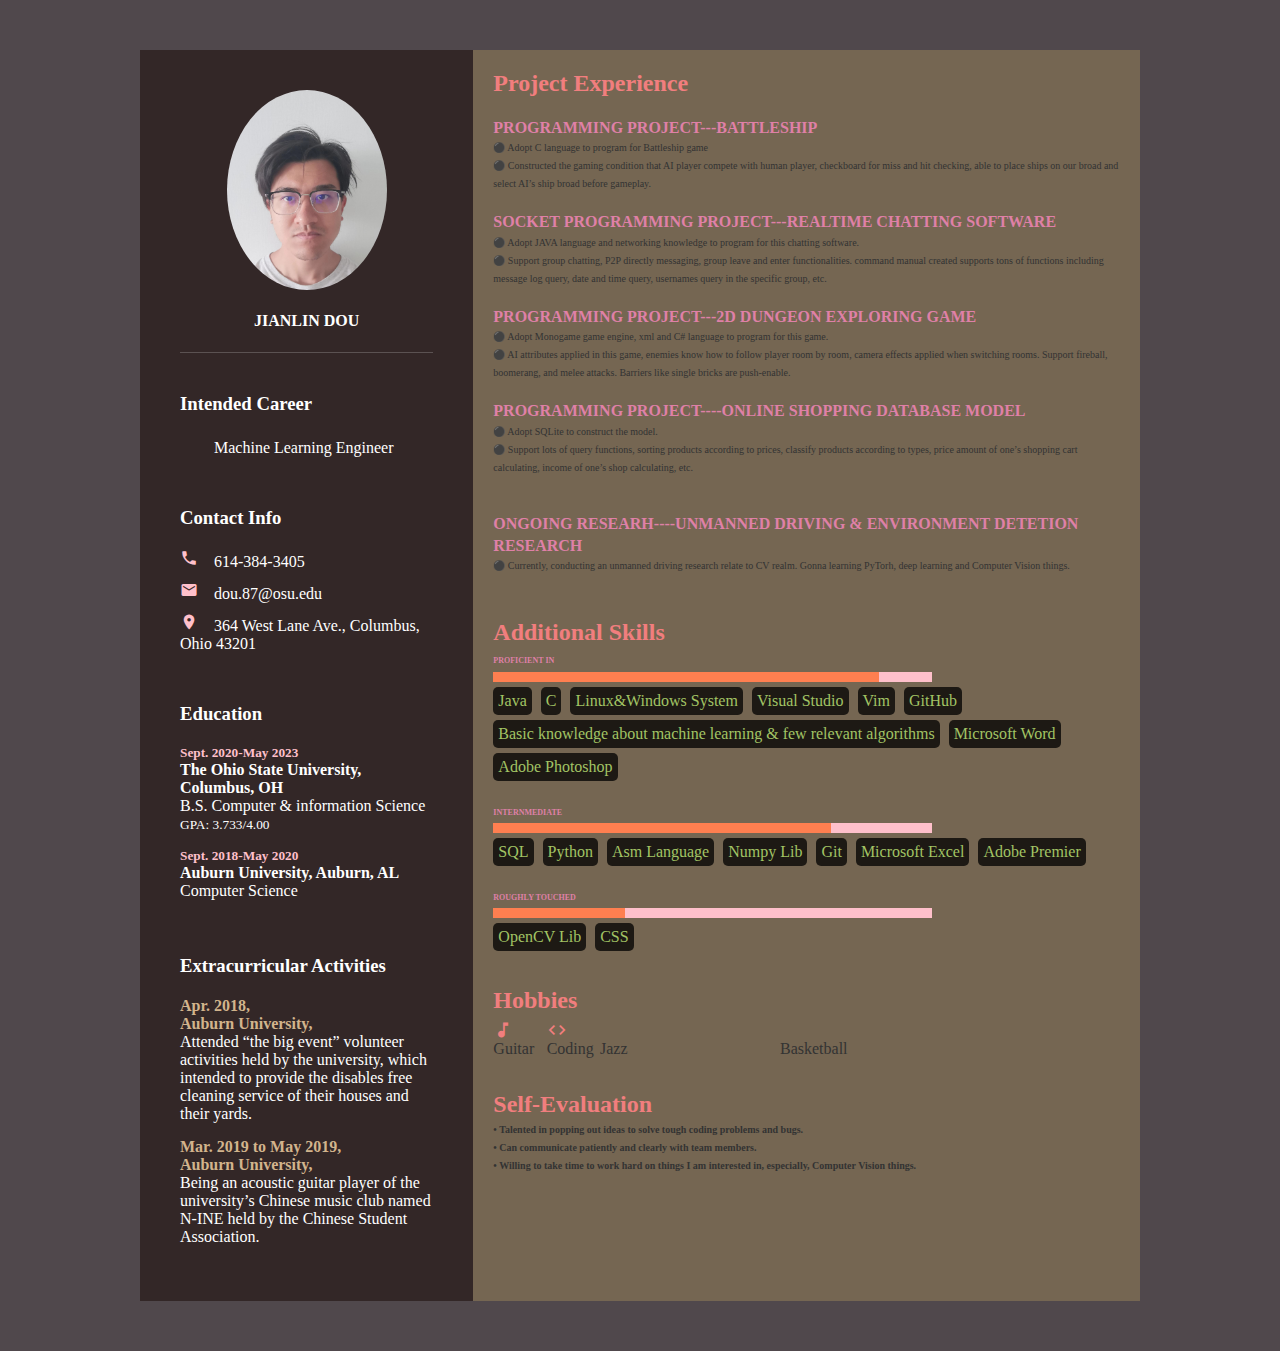
==== commit 0f70f5df: "Update index.html" ====
--- a/index.html
+++ b/index.html
@@ -23,7 +23,7 @@
                         <span class="material-icons">
                             handshake
                         </span>
-                        <span class="text">Research Assistant</span>
+                        <span class="text">Machine Learning Engineer</span>
                     </li>
                 </ul>
            </div> 
@@ -57,7 +57,7 @@
                          <h5>Sept. 2020-May 2023</h5>
                          <h4>The Ohio State University, Columbus, OH</h4>
                          <span class="text">B.S. Computer & information Science</span>
-                         <span class="text"><br><small>GPA: 3.71/4.00</small><br></span>
+                         <span class="text"><br><small>GPA: 3.733/4.00</small><br></span>
                      </li>
                      <li>
                         <h5>Sept. 2018-May 2020</h5>
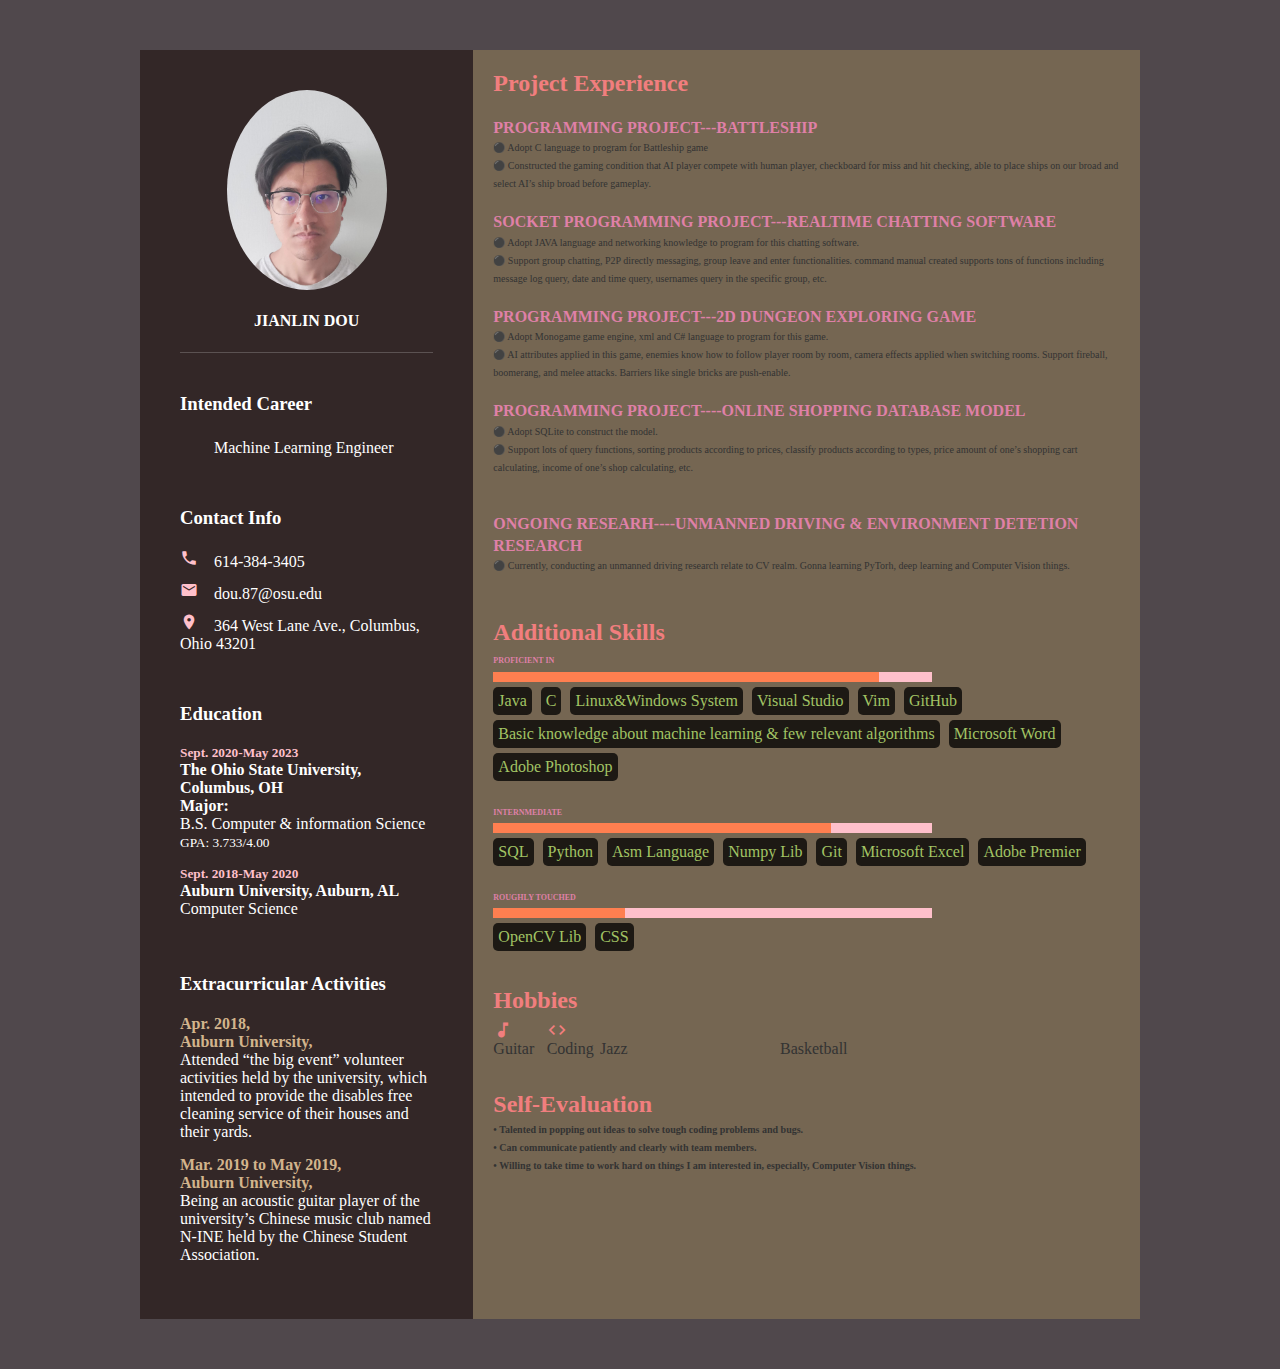
==== commit a02ad48f: "Update index.html" ====
--- a/index.html
+++ b/index.html
@@ -56,7 +56,7 @@
                      <li>
                          <h5>Sept. 2020-May 2023</h5>
                          <h4>The Ohio State University, Columbus, OH</h4>
-                         <span class="text">B.S. Computer & information Science</span>
+                         <span class="text"><h4>Major:</h4>B.S. Computer & information Science</span>
                          <span class="text"><br><small>GPA: 3.733/4.00</small><br></span>
                      </li>
                      <li>
